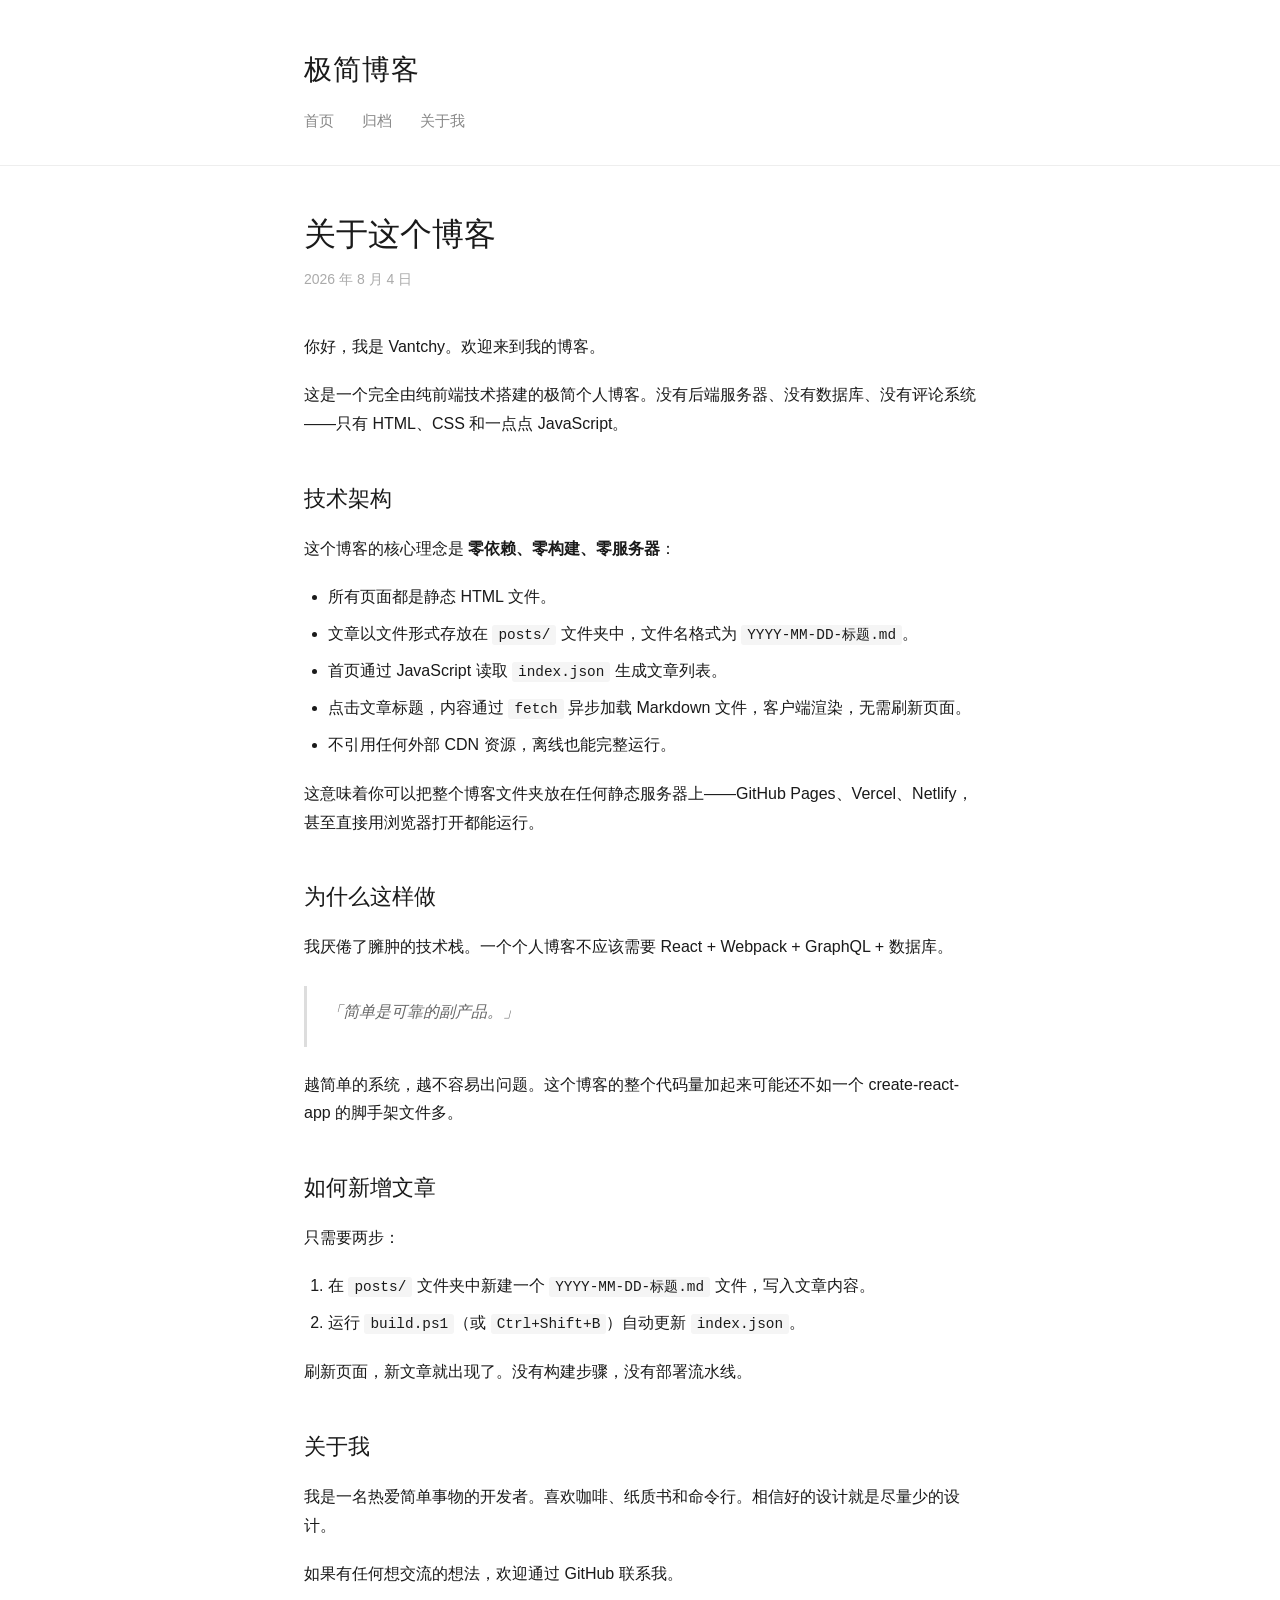
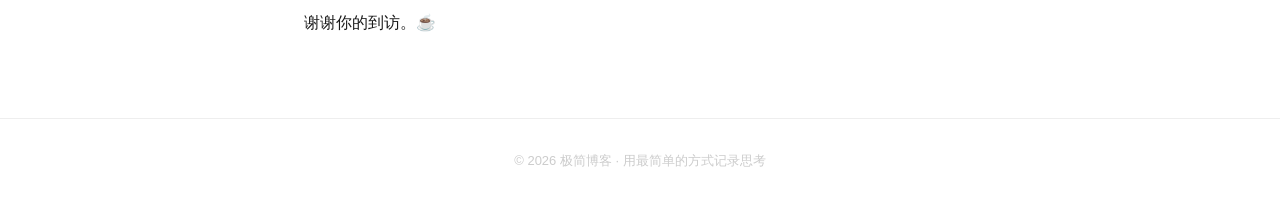
==== posts/2026-08-04-关于这个博客.html @ f0a2c54d "哈哈简直sb居然忘记传了" ====
<!DOCTYPE html>
<html lang="zh-CN">
<head>
  <meta charset="UTF-8">
  <meta name="viewport" content="width=device-width, initial-scale=1.0">
  <title>关于这个博客 - 极简博客</title>
  <link rel="stylesheet" href="../assets/css/style.css">
</head>
<body>
  <header class="site-header">
    <div class="container">
      <a href="../index.html" class="site-title">极简博客</a>
      <nav class="site-nav">
        <a href="../index.html">首页</a>
        <a href="#">归档</a>
        <a href="#">关于我</a>
      </nav>
    </div>
  </header>
  <main class="container">
    <article class="article">
      <h1>关于这个博客</h1>
      <div class="article-meta">2026 年 8 月 4 日</div>
      <p>你好，我是 Vantchy。欢迎来到我的博客。</p>
<p>这是一个完全由纯前端技术搭建的极简个人博客。没有后端服务器、没有数据库、没有评论系统——只有 HTML、CSS 和一点点 JavaScript。</p>
<h2>技术架构</h2>
<p>这个博客的核心理念是 <strong>零依赖、零构建、零服务器</strong>：</p>
<ul>
<li>所有页面都是静态 HTML 文件。</li>
<li>文章以文件形式存放在 <code>posts/</code> 文件夹中，文件名格式为 <code>YYYY-MM-DD-标题.md</code>。</li>
<li>首页通过 JavaScript 读取 <code>index.json</code> 生成文章列表。</li>
<li>点击文章标题，内容通过 <code>fetch</code> 异步加载 Markdown 文件，客户端渲染，无需刷新页面。</li>
<li>不引用任何外部 CDN 资源，离线也能完整运行。</li>
</ul>
<p>这意味着你可以把整个博客文件夹放在任何静态服务器上——GitHub Pages、Vercel、Netlify，甚至直接用浏览器打开都能运行。</p>
<h2>为什么这样做</h2>
<p>我厌倦了臃肿的技术栈。一个个人博客不应该需要 React + Webpack + GraphQL + 数据库。</p>
<blockquote><p>「简单是可靠的副产品。」</p></blockquote>
<p>越简单的系统，越不容易出问题。这个博客的整个代码量加起来可能还不如一个 create-react-app 的脚手架文件多。</p>
<h2>如何新增文章</h2>
<p>只需要两步：</p>
<ol>
<li>在 <code>posts/</code> 文件夹中新建一个 <code>YYYY-MM-DD-标题.md</code> 文件，写入文章内容。</li>
<li>运行 <code>build.ps1</code>（或 <code>Ctrl+Shift+B</code>）自动更新 <code>index.json</code>。</li>
</ol>
<p>刷新页面，新文章就出现了。没有构建步骤，没有部署流水线。</p>
<h2>关于我</h2>
<p>我是一名热爱简单事物的开发者。喜欢咖啡、纸质书和命令行。相信好的设计就是尽量少的设计。</p>
<p>如果有任何想交流的想法，欢迎通过 GitHub 联系我。</p>
<p>谢谢你的到访。☕</p>
    </article>
  </main>
  <footer class="site-footer">
    <div class="container">
      <p>© 2026 极简博客 · 用最简单的方式记录思考</p>
    </div>
  </footer>
</body>
</html>
---- assets/css/style.css ----
/* ============================================
   极简个人博客 - 样式表
   设计理念：纯白背景、黑白灰配色、大量留白
   ============================================ */

/* --- 全局重置 & 基础设置 --- */
*,
*::before,
*::after {
  margin: 0;
  padding: 0;
  box-sizing: border-box;
}

body {
  font-family: -apple-system, BlinkMacSystemFont, "Segoe UI", Roboto,
    "Helvetica Neue", Arial, "Noto Sans SC", sans-serif;
  background-color: #ffffff;
  color: #1a1a1a;
  line-height: 1.6;
  -webkit-font-smoothing: antialiased;
  -moz-osx-font-smoothing: grayscale;
}

.container {
  max-width: 720px;
  margin: 0 auto;
  padding: 0 24px;
}

/* ============================================
   顶部导航
   ============================================ */
.site-header {
  padding: 48px 0 32px;
  border-bottom: 1px solid #eeeeee;
  margin-bottom: 48px;
}

.site-title {
  font-family: Georgia, "Times New Roman", "Noto Serif SC", serif;
  font-size: 28px;
  font-weight: 400;
  color: #1a1a1a;
  text-decoration: none;
  letter-spacing: 1px;
}

.site-nav {
  margin-top: 16px;
  display: flex;
  gap: 28px;
}

.site-nav a {
  font-size: 15px;
  color: #888888;
  text-decoration: none;
  transition: color 0.2s ease;
  cursor: pointer;
}

.site-nav a:hover,
.site-nav a.active {
  color: #1a1a1a;
}

/* ============================================
   文章列表（首页）
   ============================================ */
.post-list {
  list-style: none;
}

.post-item {
  display: flex;
  align-items: baseline;
  padding: 14px 0;
  cursor: pointer;
  transition: opacity 0.2s ease;
}

.post-item:hover {
  opacity: 0.6;
}

.post-title {
  font-family: Georgia, "Times New Roman", "Noto Serif SC", serif;
  font-size: 18px;
  font-weight: 400;
  color: #1a1a1a;
  white-space: nowrap;
  flex-shrink: 0;
}

.post-dots {
  flex-grow: 1;
  min-width: 24px;
  margin: 0 12px;
  border-bottom: 1px dotted #cccccc;
  align-self: flex-end;
  margin-bottom: 5px;
}

.post-date {
  font-size: 14px;
  color: #aaaaaa;
  white-space: nowrap;
  flex-shrink: 0;
}

.post-list-empty {
  text-align: center;
  color: #aaaaaa;
  font-size: 15px;
  padding: 60px 0;
}

/* ============================================
   文章详情
   ============================================ */
.back-link {
  display: inline-block;
  font-size: 14px;
  color: #888888;
  text-decoration: none;
  margin-bottom: 40px;
  transition: color 0.2s ease;
  cursor: pointer;
}

.back-link:hover {
  color: #1a1a1a;
}

.back-link::before {
  content: "← ";
}

.article {
  max-width: 680px;
  margin: 0 auto;
  line-height: 1.8;
}

.article h1 {
  font-family: Georgia, "Times New Roman", "Noto Serif SC", serif;
  font-size: 32px;
  font-weight: 400;
  color: #1a1a1a;
  margin-bottom: 12px;
  line-height: 1.3;
}

.article-meta {
  font-size: 14px;
  color: #aaaaaa;
  margin-bottom: 40px;
}

.article h2 {
  font-family: Georgia, "Times New Roman", "Noto Serif SC", serif;
  font-size: 22px;
  font-weight: 400;
  color: #1a1a1a;
  margin: 40px 0 16px;
}

.article h3 {
  font-family: Georgia, "Times New Roman", "Noto Serif SC", serif;
  font-size: 18px;
  font-weight: 400;
  color: #333333;
  margin: 32px 0 12px;
}

.article p {
  margin-bottom: 20px;
  font-size: 16px;
}

.article blockquote {
  margin: 24px 0;
  padding: 12px 20px;
  border-left: 3px solid #dddddd;
  color: #666666;
  font-style: italic;
}

.article blockquote p {
  margin-bottom: 8px;
}

.article ul,
.article ol {
  margin: 0 0 20px 24px;
}

.article li {
  margin-bottom: 8px;
}

.article hr {
  border: none;
  border-top: 1px solid #eeeeee;
  margin: 40px 0;
}

.article code {
  background-color: #f5f5f5;
  padding: 2px 6px;
  border-radius: 3px;
  font-size: 0.9em;
  font-family: "SF Mono", "Fira Code", "Consolas", monospace;
}

.article pre {
  background: #f8f8f8;
  padding: 16px 20px;
  border-radius: 4px;
  overflow-x: auto;
  margin-bottom: 20px;
}

.article pre code {
  background: none;
  padding: 0;
  font-size: 14px;
  line-height: 1.6;
}

.article img {
  max-width: 100%;
  height: auto;
  display: block;
  margin: 24px auto;
}

/* ============================================
   页面通用标题（归档、关于）
   ============================================ */
.page-heading {
  font-family: Georgia, "Times New Roman", "Noto Serif SC", serif;
  font-size: 28px;
  font-weight: 400;
  margin-bottom: 32px;
}

/* ============================================
   归档页
   ============================================ */
.archive-year {
  font-family: Georgia, "Times New Roman", "Noto Serif SC", serif;
  font-size: 22px;
  font-weight: 400;
  color: #1a1a1a;
  margin: 36px 0 12px;
}

.archive-year:first-child {
  margin-top: 0;
}

.archive-item {
  display: flex;
  align-items: baseline;
  padding: 8px 0;
  cursor: pointer;
  transition: opacity 0.2s ease;
}

.archive-item:hover {
  opacity: 0.6;
}

.archive-item-date {
  font-size: 13px;
  color: #aaaaaa;
  flex-shrink: 0;
  width: 80px;
}

.archive-item-title {
  font-size: 16px;
  color: #1a1a1a;
}

.archive-empty {
  text-align: center;
  color: #aaaaaa;
  font-size: 15px;
  padding: 60px 0;
}

/* ============================================
   关于我页
   ============================================ */
#about-content p {
  margin-bottom: 16px;
  font-size: 16px;
  line-height: 1.8;
}

#about-content ul {
  margin: 0 0 20px 20px;
}

#about-content li {
  margin-bottom: 8px;
}

#about-content a {
  color: #555;
}

/* ============================================
   【预留】评论区样式（display:none 直到启用）
   ============================================ */
.comment-heading {
  font-family: Georgia, "Times New Roman", "Noto Serif SC", serif;
  font-size: 20px;
  font-weight: 400;
  margin: 60px 0 24px;
  padding-top: 40px;
  border-top: 1px solid #eeeeee;
}

.comment-form {
  margin-top: 24px;
  display: flex;
  flex-direction: column;
  gap: 12px;
  max-width: 480px;
}

.comment-form input,
.comment-form textarea {
  padding: 10px 14px;
  border: 1px solid #dddddd;
  border-radius: 4px;
  font-size: 15px;
  font-family: inherit;
  outline: none;
  transition: border-color 0.2s;
}

.comment-form input:focus,
.comment-form textarea:focus {
  border-color: #999999;
}

.comment-form button {
  align-self: flex-start;
  padding: 8px 24px;
  background: #1a1a1a;
  color: #ffffff;
  border: none;
  border-radius: 4px;
  font-size: 14px;
  cursor: pointer;
  transition: background 0.2s;
}

.comment-form button:hover {
  background: #444444;
}

/* ============================================
   【预留】关注按钮样式（display:none 直到启用）
   ============================================ */
.follow-btn {
  padding: 8px 24px;
  background: #1a1a1a;
  color: #ffffff;
  border: none;
  border-radius: 4px;
  font-size: 14px;
  cursor: pointer;
  transition: background 0.2s;
}

.follow-btn:hover {
  background: #444444;
}

.follow-btn.following {
  background: #ffffff;
  color: #1a1a1a;
  border: 1px solid #1a1a1a;
}

/* ============================================
   【预留】登录模态框样式（display:none 直到启用）
   ============================================ */
.modal-overlay {
  position: fixed;
  inset: 0;
  background: rgba(0, 0, 0, 0.4);
  display: flex;
  align-items: center;
  justify-content: center;
  z-index: 100;
}

.modal-box {
  background: #ffffff;
  padding: 40px;
  border-radius: 8px;
  width: 360px;
  max-width: 90vw;
}

.modal-box h2 {
  font-family: Georgia, "Times New Roman", "Noto Serif SC", serif;
  font-weight: 400;
  margin-bottom: 24px;
  font-size: 22px;
}

.modal-box input {
  display: block;
  width: 100%;
  padding: 10px 14px;
  border: 1px solid #dddddd;
  border-radius: 4px;
  font-size: 15px;
  margin-bottom: 12px;
  outline: none;
}

.modal-box input:focus {
  border-color: #999999;
}

.modal-box button {
  width: 100%;
  padding: 10px;
  background: #1a1a1a;
  color: #ffffff;
  border: none;
  border-radius: 4px;
  font-size: 15px;
  cursor: pointer;
  margin-top: 8px;
}

.modal-switch {
  text-align: center;
  font-size: 13px;
  color: #888888;
  margin-top: 16px;
}

.modal-switch a {
  color: #1a1a1a;
}

/* ============================================================
   file:// 协议提示
   ============================================================ */
#protocol-hint {
  background-color: #fafafa;
  border: 1px solid #eeeeee;
  border-radius: 4px;
  padding: 20px 0;
  margin-bottom: 24px;
}

#protocol-hint p {
  font-size: 14px;
  color: #888888;
  text-align: center;
  margin: 4px 0;
}

#protocol-hint strong {
  color: #555555;
  font-weight: 600;
}

/* ============================================
   页脚
   ============================================ */
.site-footer {
  margin-top: 80px;
  padding: 32px 0;
  border-top: 1px solid #eeeeee;
  text-align: center;
  font-size: 13px;
  color: #cccccc;
}

/* ============================================
   响应式
   ============================================ */
@media (max-width: 600px) {
  .container {
    padding: 0 16px;
  }

  .site-header {
    padding: 32px 0 24px;
    margin-bottom: 32px;
  }

  .site-title {
    font-size: 24px;
  }

  .article h1 {
    font-size: 26px;
  }

  .article {
    line-height: 1.75;
  }

  .archive-item-date {
    width: 64px;
    font-size: 12px;
  }
}
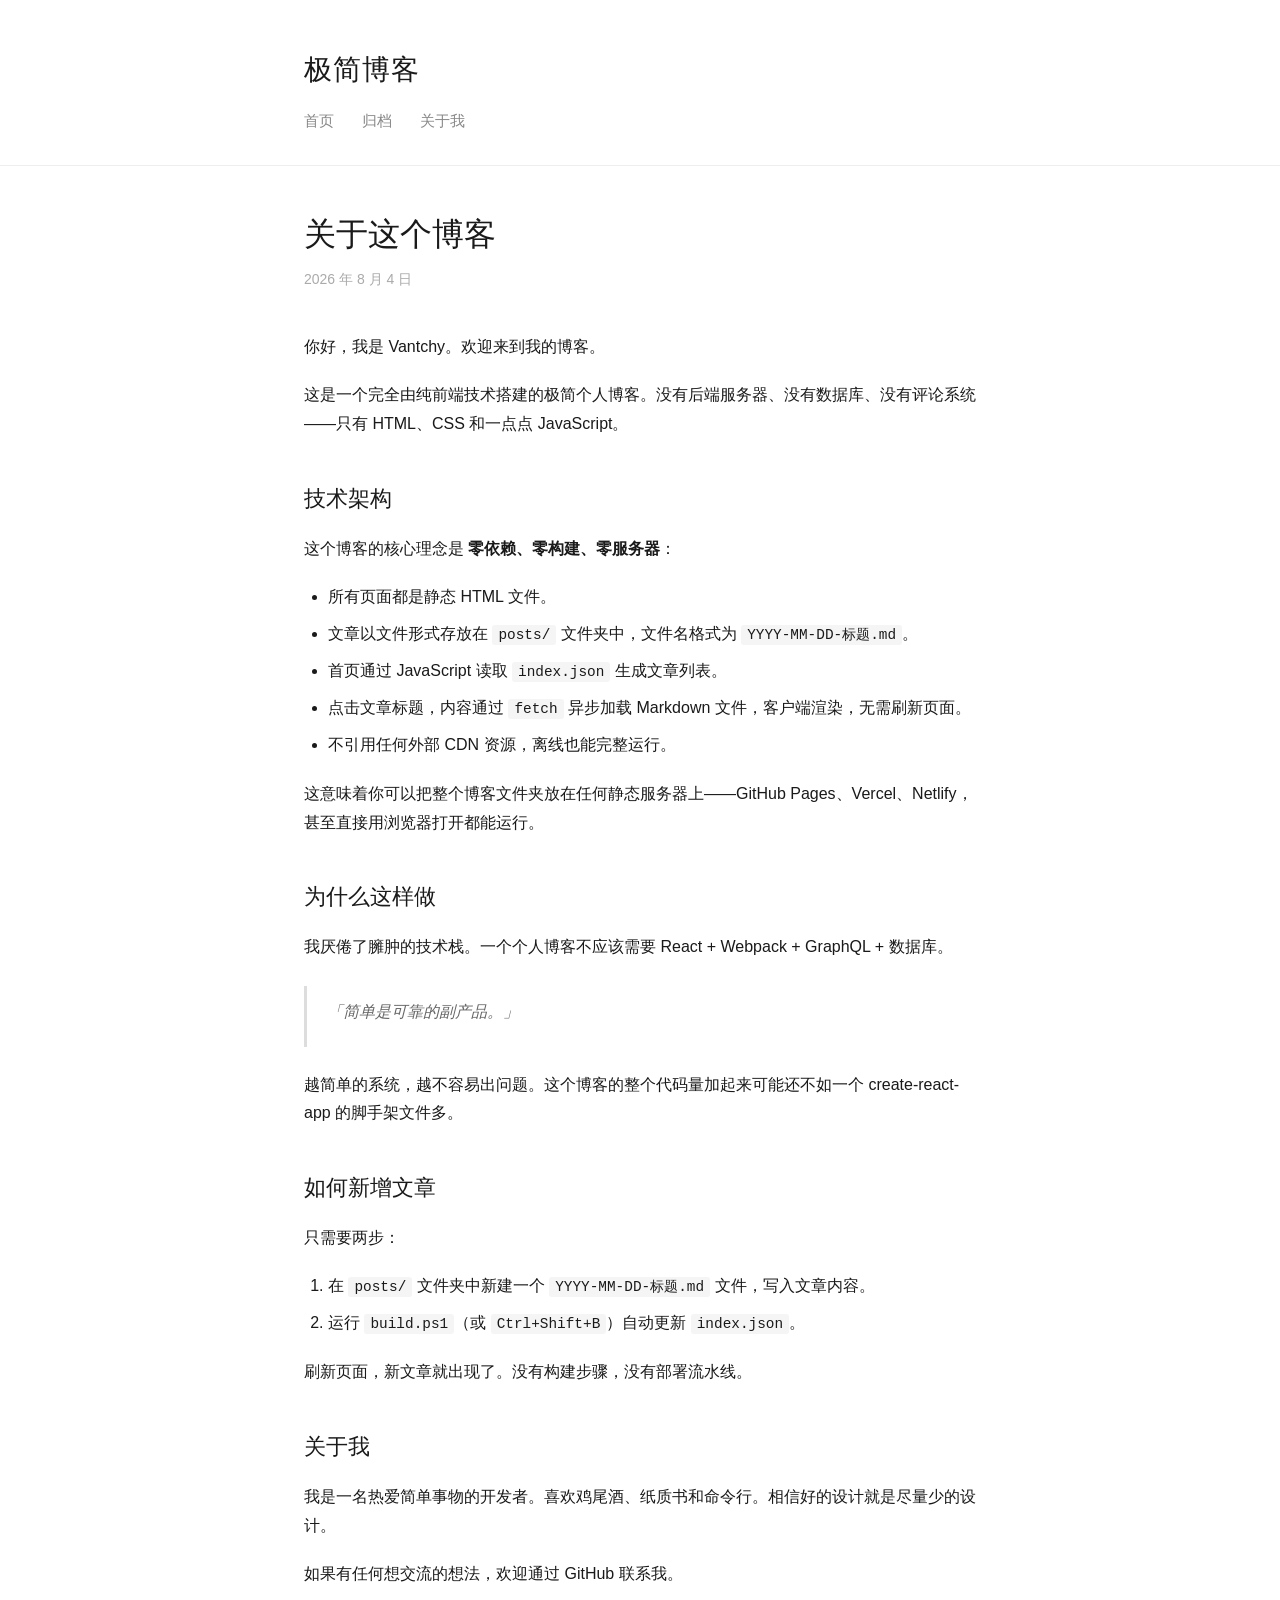
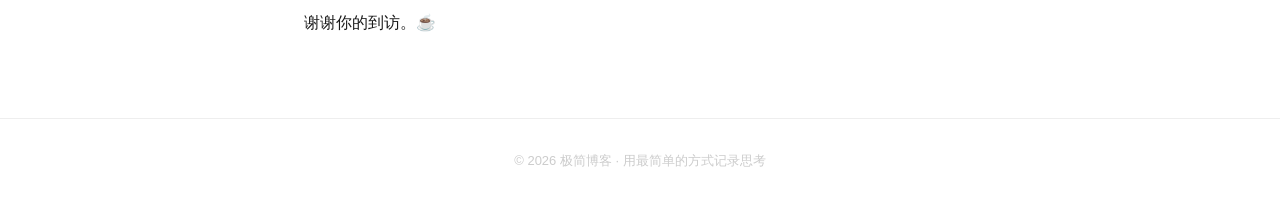
==== commit ad42080f: "内容修改" ====
--- a/posts/2026-08-04-关于这个博客.html
+++ b/posts/2026-08-04-关于这个博客.html
@@ -45,7 +45,7 @@
 </ol>
 <p>刷新页面，新文章就出现了。没有构建步骤，没有部署流水线。</p>
 <h2>关于我</h2>
-<p>我是一名热爱简单事物的开发者。喜欢咖啡、纸质书和命令行。相信好的设计就是尽量少的设计。</p>
+<p>我是一名热爱简单事物的开发者。喜欢鸡尾酒、纸质书和命令行。相信好的设计就是尽量少的设计。</p>
 <p>如果有任何想交流的想法，欢迎通过 GitHub 联系我。</p>
 <p>谢谢你的到访。☕</p>
     </article>
